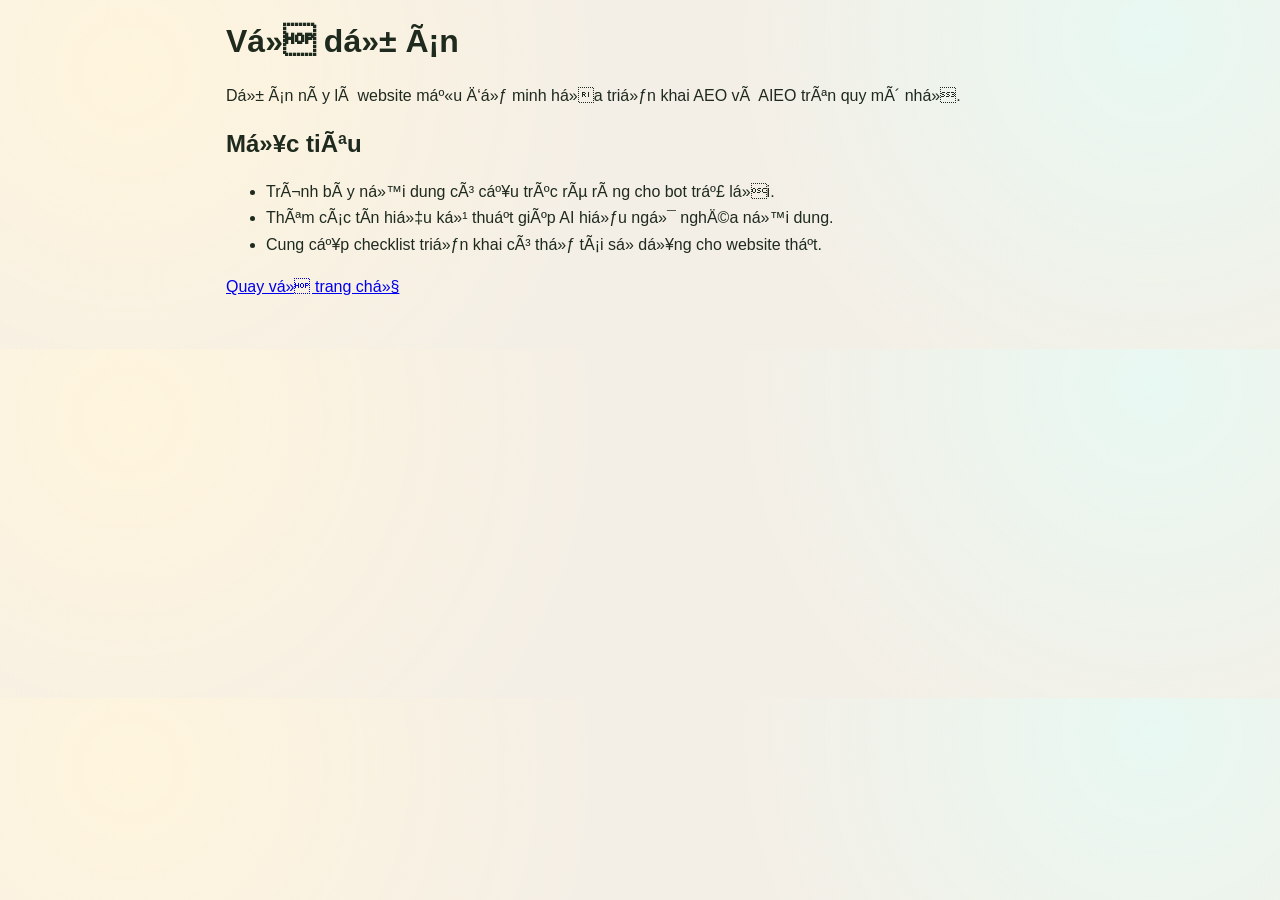
==== about.html @ 810bc328 "Add files via upload" ====
<!doctype html>
<html lang="vi">
<head>
  <meta charset="UTF-8" />
  <meta name="viewport" content="width=device-width, initial-scale=1.0" />
  <title>Vá» Dá»± Ãn | AEO AIEO Demo</title>
  <meta name="description" content="ThÃ´ng tin vá» dá»± Ã¡n demo AEO/AIEO vÃ  pháº¡m vi ná»™i dung." />
  <link rel="canonical" href="https://tranquoctoan.github.io/aeo-aieo-demo/about.html" />
  <link rel="stylesheet" href="./styles.css" />
</head>
<body>
  <main class="content">
    <h1>Vá» dá»± Ã¡n</h1>
    <p>Dá»± Ã¡n nÃ y lÃ  website máº«u Ä‘á»ƒ minh há»a triá»ƒn khai AEO vÃ  AIEO trÃªn quy mÃ´ nhá».</p>
    <h2>Má»¥c tiÃªu</h2>
    <ul>
      <li>TrÃ¬nh bÃ y ná»™i dung cÃ³ cáº¥u trÃºc rÃµ rÃ ng cho bot tráº£ lá»i.</li>
      <li>ThÃªm cÃ¡c tÃ­n hiá»‡u ká»¹ thuáº­t giÃºp AI hiá»ƒu ngá»¯ nghÄ©a ná»™i dung.</li>
      <li>Cung cáº¥p checklist triá»ƒn khai cÃ³ thá»ƒ tÃ¡i sá»­ dá»¥ng cho website tháº­t.</li>
    </ul>
    <p><a href="./index.html">Quay vá» trang chá»§</a></p>
  </main>
</body>
</html>
---- styles.css ----
:root {
  --bg: #f4efe6;
  --ink: #1f2a1f;
  --accent: #0b3d2e;
  --accent-2: #f5a623;
  --card: #fffdf8;
}

* {
  box-sizing: border-box;
}

body {
  margin: 0;
  font-family: "Segoe UI", Tahoma, Geneva, Verdana, sans-serif;
  color: var(--ink);
  background:
    radial-gradient(circle at 10% 20%, #fff5dd 0%, transparent 40%),
    radial-gradient(circle at 90% 10%, #e8f8f2 0%, transparent 35%),
    var(--bg);
  line-height: 1.65;
}

.hero {
  padding: 1.2rem 1rem 2rem;
}

.nav {
  display: flex;
  gap: 1rem;
  justify-content: center;
  flex-wrap: wrap;
}

.nav a {
  color: var(--accent);
  text-decoration: none;
  font-weight: 700;
}

.hero-inner {
  max-width: 860px;
  margin: 2rem auto 0;
  background: var(--card);
  border: 1px solid #e6dccb;
  border-radius: 16px;
  padding: 1.5rem;
}

.eyebrow {
  margin: 0;
  letter-spacing: .08em;
  text-transform: uppercase;
  color: #456;
  font-weight: 600;
}

h1, h2, h3 {
  line-height: 1.25;
}

.lead {
  font-size: 1.05rem;
}

.cta {
  display: inline-block;
  margin-top: .8rem;
  background: var(--accent);
  color: white;
  padding: .65rem 1rem;
  border-radius: 10px;
  text-decoration: none;
}

.content {
  max-width: 860px;
  margin: 0 auto;
  padding: 0 1rem 2rem;
}

section {
  background: var(--card);
  border: 1px solid #e6dccb;
  border-radius: 16px;
  padding: 1rem 1.2rem;
  margin-bottom: 1rem;
}

.footer {
  max-width: 860px;
  margin: 0 auto 2rem;
  padding: 0 1rem;
}

@media (max-width: 720px) {
  .hero-inner {
    padding: 1rem;
  }

  section {
    padding: .9rem 1rem;
  }
}
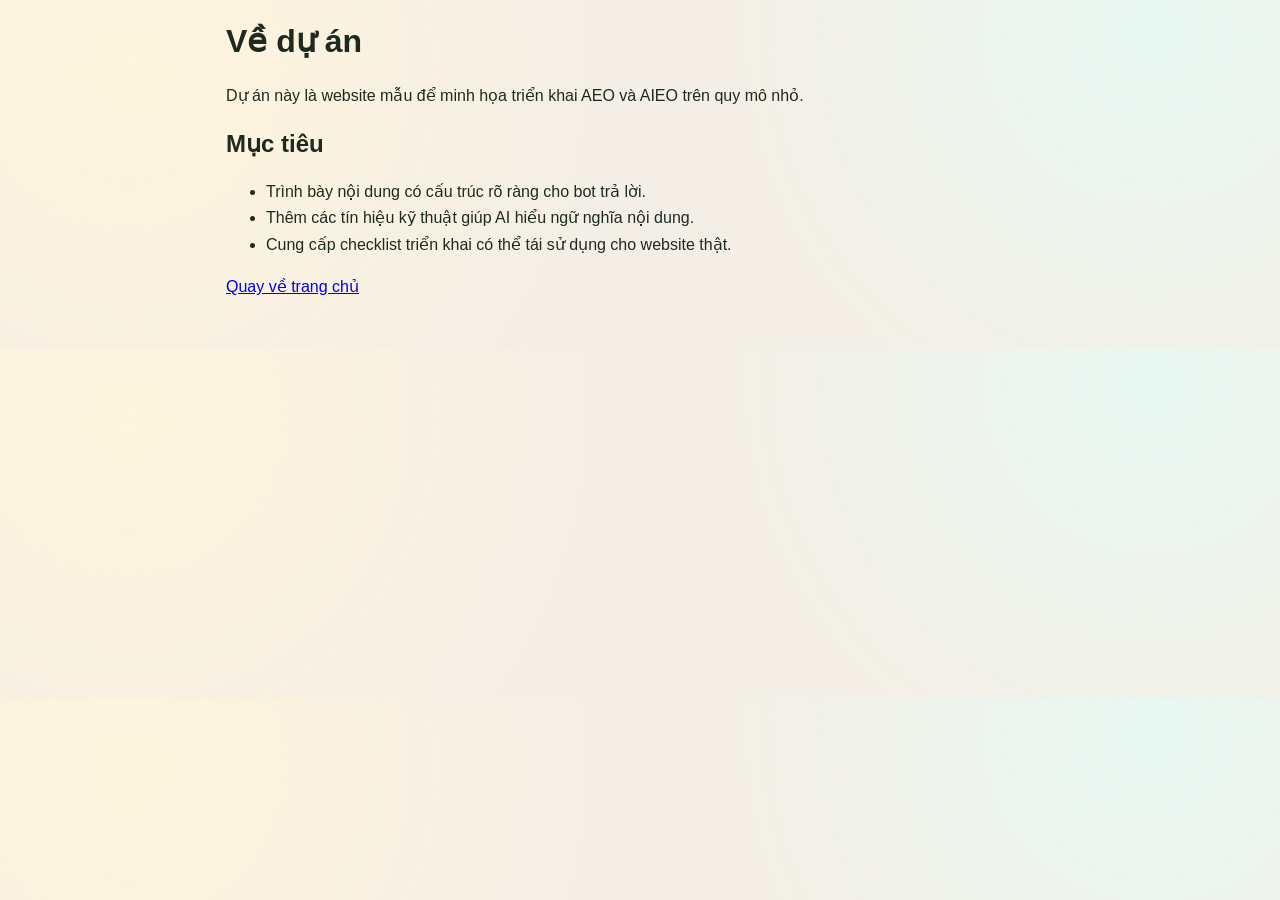
==== commit 33a29bde: "Add files via upload" ====
--- a/about.html
+++ b/about.html
@@ -3,22 +3,22 @@
 <head>
   <meta charset="UTF-8" />
   <meta name="viewport" content="width=device-width, initial-scale=1.0" />
-  <title>Vá» Dá»± Ãn | AEO AIEO Demo</title>
-  <meta name="description" content="ThÃ´ng tin vá» dá»± Ã¡n demo AEO/AIEO vÃ  pháº¡m vi ná»™i dung." />
-  <link rel="canonical" href="https://tranquoctoan.github.io/aeo-aieo-demo/about.html" />
+  <title>Về Dự Án | AEO AIEO Demo</title>
+  <meta name="description" content="Thông tin về dự án demo AEO/AIEO và phạm vi nội dung." />
+  <link rel="canonical" href="https://trqutonn-jpg.github.io/aeo-aieo-demo/about.html" />
   <link rel="stylesheet" href="./styles.css" />
 </head>
 <body>
   <main class="content">
-    <h1>Vá» dá»± Ã¡n</h1>
-    <p>Dá»± Ã¡n nÃ y lÃ  website máº«u Ä‘á»ƒ minh há»a triá»ƒn khai AEO vÃ  AIEO trÃªn quy mÃ´ nhá».</p>
-    <h2>Má»¥c tiÃªu</h2>
+    <h1>Về dự án</h1>
+    <p>Dự án này là website mẫu để minh họa triển khai AEO và AIEO trên quy mô nhỏ.</p>
+    <h2>Mục tiêu</h2>
     <ul>
-      <li>TrÃ¬nh bÃ y ná»™i dung cÃ³ cáº¥u trÃºc rÃµ rÃ ng cho bot tráº£ lá»i.</li>
-      <li>ThÃªm cÃ¡c tÃ­n hiá»‡u ká»¹ thuáº­t giÃºp AI hiá»ƒu ngá»¯ nghÄ©a ná»™i dung.</li>
-      <li>Cung cáº¥p checklist triá»ƒn khai cÃ³ thá»ƒ tÃ¡i sá»­ dá»¥ng cho website tháº­t.</li>
+      <li>Trình bày nội dung có cấu trúc rõ ràng cho bot trả lời.</li>
+      <li>Thêm các tín hiệu kỹ thuật giúp AI hiểu ngữ nghĩa nội dung.</li>
+      <li>Cung cấp checklist triển khai có thể tái sử dụng cho website thật.</li>
     </ul>
-    <p><a href="./index.html">Quay vá» trang chá»§</a></p>
+    <p><a href="./index.html">Quay về trang chủ</a></p>
   </main>
 </body>
 </html>
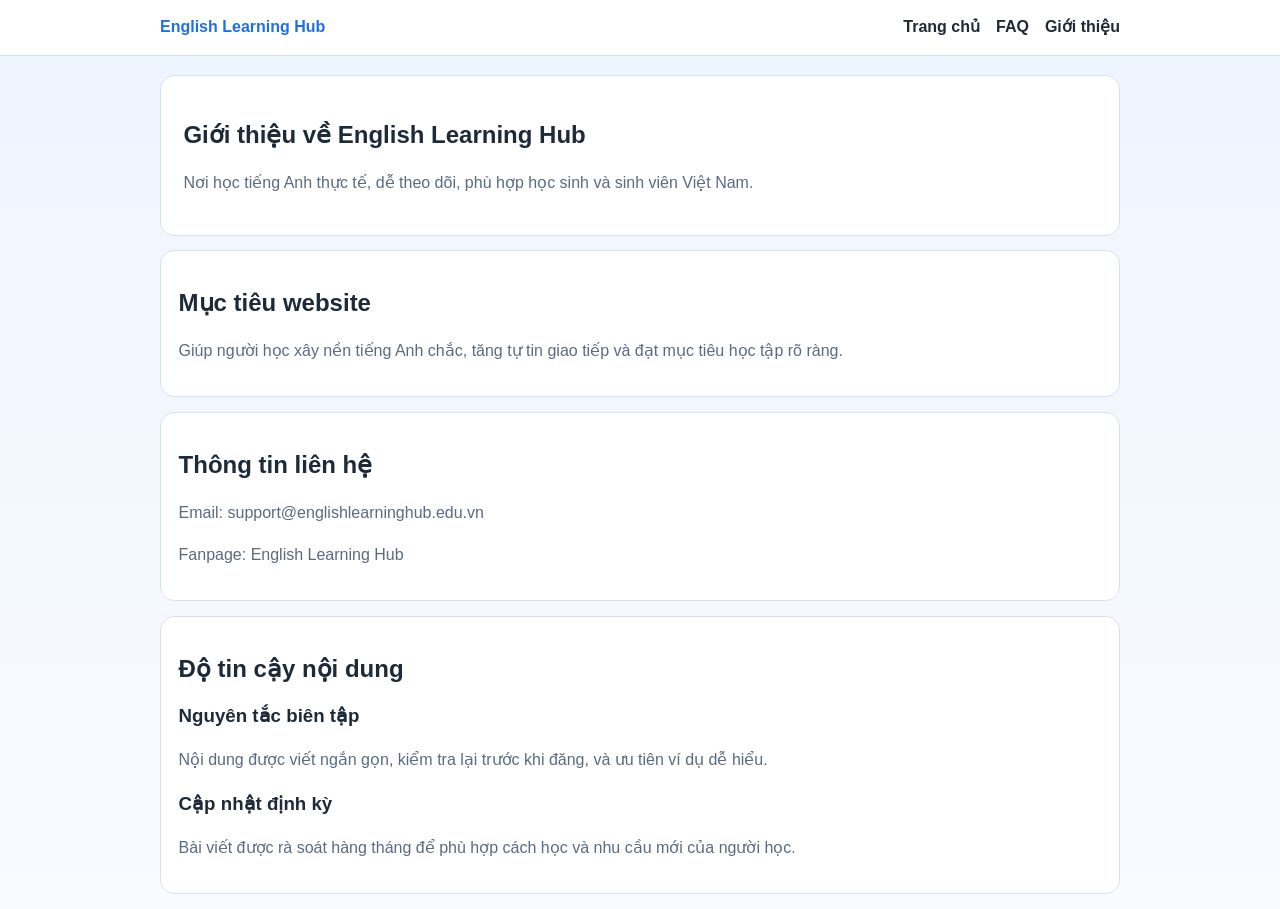
==== commit 0b6a92bb: "Add files via upload" ====
--- a/about.html
+++ b/about.html
@@ -3,22 +3,61 @@
 <head>
   <meta charset="UTF-8" />
   <meta name="viewport" content="width=device-width, initial-scale=1.0" />
-  <title>Về Dự Án | AEO AIEO Demo</title>
-  <meta name="description" content="Thông tin về dự án demo AEO/AIEO và phạm vi nội dung." />
+  <title>Giới thiệu | English Learning Hub</title>
+  <meta name="description" content="Tìm hiểu mục tiêu, thông tin liên hệ và độ tin cậy nội dung của English Learning Hub." />
   <link rel="canonical" href="https://trqutonn-jpg.github.io/aeo-aieo-demo/about.html" />
-  <link rel="stylesheet" href="./styles.css" />
+  <link rel="stylesheet" href="./style.css" />
+  <script type="application/ld+json">
+  {
+    "@context": "https://schema.org",
+    "@type": "Organization",
+    "name": "English Learning Hub",
+    "url": "https://trqutonn-jpg.github.io/aeo-aieo-demo/",
+    "description": "Website chia sẻ kiến thức học tiếng Anh rõ nghĩa cho học sinh, sinh viên.",
+    "contactPoint": {
+      "@type": "ContactPoint",
+      "contactType": "customer support",
+      "email": "support@englishlearninghub.edu.vn"
+    }
+  }
+  </script>
 </head>
 <body>
-  <main class="content">
-    <h1>Về dự án</h1>
-    <p>Dự án này là website mẫu để minh họa triển khai AEO và AIEO trên quy mô nhỏ.</p>
-    <h2>Mục tiêu</h2>
-    <ul>
-      <li>Trình bày nội dung có cấu trúc rõ ràng cho bot trả lời.</li>
-      <li>Thêm các tín hiệu kỹ thuật giúp AI hiểu ngữ nghĩa nội dung.</li>
-      <li>Cung cấp checklist triển khai có thể tái sử dụng cho website thật.</li>
-    </ul>
-    <p><a href="./index.html">Quay về trang chủ</a></p>
+  <header class="site-header">
+    <div class="container nav-wrap">
+      <a class="logo" href="./index.html">English Learning Hub</a>
+      <nav class="menu">
+        <a href="./index.html">Trang chủ</a>
+        <a href="./faq.html">FAQ</a>
+        <a href="./about.html">Giới thiệu</a>
+      </nav>
+    </div>
+  </header>
+
+  <main class="container">
+    <section class="hero">
+      <h1>Giới thiệu về English Learning Hub</h1>
+      <p>Nơi học tiếng Anh thực tế, dễ theo dõi, phù hợp học sinh và sinh viên Việt Nam.</p>
+    </section>
+
+    <section class="card">
+      <h2>Mục tiêu website</h2>
+      <p>Giúp người học xây nền tiếng Anh chắc, tăng tự tin giao tiếp và đạt mục tiêu học tập rõ ràng.</p>
+    </section>
+
+    <section class="card">
+      <h2>Thông tin liên hệ</h2>
+      <p>Email: support@englishlearninghub.edu.vn</p>
+      <p>Fanpage: English Learning Hub</p>
+    </section>
+
+    <section class="card">
+      <h2>Độ tin cậy nội dung</h2>
+      <h3>Nguyên tắc biên tập</h3>
+      <p>Nội dung được viết ngắn gọn, kiểm tra lại trước khi đăng, và ưu tiên ví dụ dễ hiểu.</p>
+      <h3>Cập nhật định kỳ</h3>
+      <p>Bài viết được rà soát hàng tháng để phù hợp cách học và nhu cầu mới của người học.</p>
+    </section>
   </main>
 </body>
 </html>
--- a/style.css
+++ b/style.css
@@ -0,0 +1,110 @@
+:root {
+  --bg: #f4f8ff;
+  --surface: #ffffff;
+  --text: #1d2a3a;
+  --muted: #5a6b80;
+  --primary: #1f6feb;
+  --border: #d7e2f1;
+}
+
+* {
+  box-sizing: border-box;
+}
+
+body {
+  margin: 0;
+  font-family: "Segoe UI", Tahoma, Arial, sans-serif;
+  color: var(--text);
+  background: linear-gradient(180deg, #eef4ff 0%, #f8fbff 100%);
+  line-height: 1.65;
+}
+
+.container {
+  width: min(960px, 92%);
+  margin: 0 auto;
+}
+
+.site-header {
+  background: var(--surface);
+  border-bottom: 1px solid var(--border);
+  position: sticky;
+  top: 0;
+}
+
+.nav-wrap {
+  display: flex;
+  justify-content: space-between;
+  align-items: center;
+  gap: 1rem;
+  padding: 0.9rem 0;
+}
+
+.logo {
+  color: var(--primary);
+  text-decoration: none;
+  font-weight: 700;
+}
+
+.menu {
+  display: flex;
+  gap: 1rem;
+}
+
+.menu a {
+  text-decoration: none;
+  color: var(--text);
+  font-weight: 600;
+}
+
+.menu a:hover {
+  color: var(--primary);
+}
+
+.hero {
+  background: var(--surface);
+  border: 1px solid var(--border);
+  border-radius: 14px;
+  padding: 1.4rem;
+  margin-top: 1.2rem;
+}
+
+.card {
+  background: var(--surface);
+  border: 1px solid var(--border);
+  border-radius: 14px;
+  padding: 1rem 1.1rem;
+  margin: 0.9rem 0;
+}
+
+h1, h2, h3 {
+  line-height: 1.3;
+}
+
+p {
+  color: var(--muted);
+}
+
+.btn {
+  border: 0;
+  background: var(--primary);
+  color: #fff;
+  padding: 0.55rem 0.9rem;
+  border-radius: 10px;
+  cursor: pointer;
+}
+
+.btn:hover {
+  filter: brightness(0.95);
+}
+
+.site-footer {
+  margin: 1.5rem 0;
+  text-align: center;
+}
+
+@media (max-width: 720px) {
+  .nav-wrap {
+    flex-direction: column;
+    align-items: flex-start;
+  }
+}
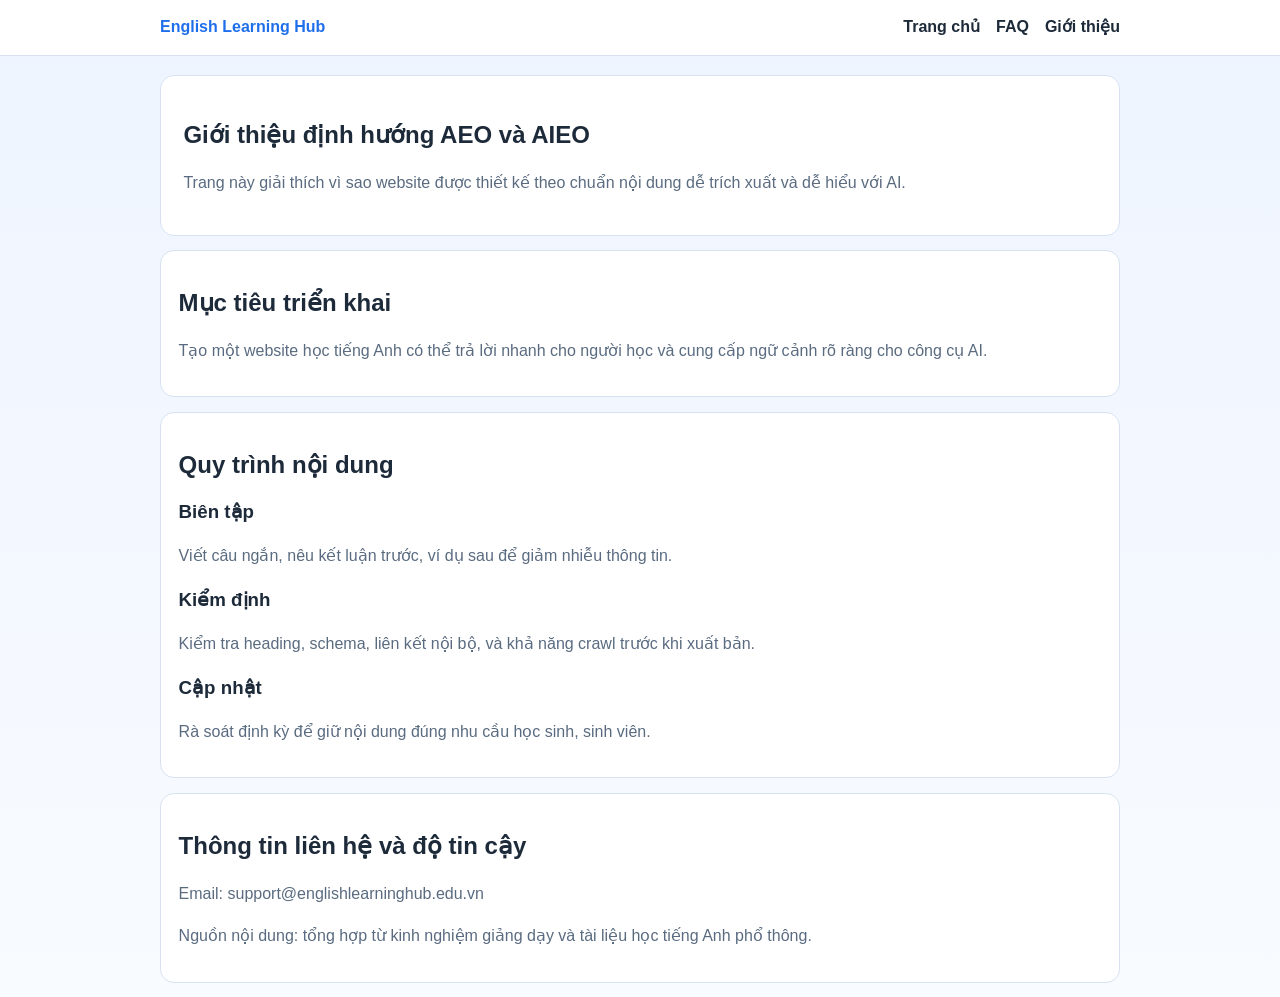
==== commit 43464ab6: "Add files via upload" ====
--- a/about.html
+++ b/about.html
@@ -3,8 +3,8 @@
 <head>
   <meta charset="UTF-8" />
   <meta name="viewport" content="width=device-width, initial-scale=1.0" />
-  <title>Giới thiệu | English Learning Hub</title>
-  <meta name="description" content="Tìm hiểu mục tiêu, thông tin liên hệ và độ tin cậy nội dung của English Learning Hub." />
+  <title>Giới thiệu triển khai | English Learning Hub</title>
+  <meta name="description" content="Mục tiêu, quy trình triển khai và thông tin liên hệ của English Learning Hub theo định hướng AEO/AIEO." />
   <link rel="canonical" href="https://trqutonn-jpg.github.io/aeo-aieo-demo/about.html" />
   <link rel="stylesheet" href="./style.css" />
   <script type="application/ld+json">
@@ -13,7 +13,7 @@
     "@type": "Organization",
     "name": "English Learning Hub",
     "url": "https://trqutonn-jpg.github.io/aeo-aieo-demo/",
-    "description": "Website chia sẻ kiến thức học tiếng Anh rõ nghĩa cho học sinh, sinh viên.",
+    "description": "Đội ngũ xây dựng website học tiếng Anh theo nguyên tắc AEO và AIEO.",
     "contactPoint": {
       "@type": "ContactPoint",
       "contactType": "customer support",
@@ -36,27 +36,29 @@
 
   <main class="container">
     <section class="hero">
-      <h1>Giới thiệu về English Learning Hub</h1>
-      <p>Nơi học tiếng Anh thực tế, dễ theo dõi, phù hợp học sinh và sinh viên Việt Nam.</p>
+      <h1>Giới thiệu định hướng AEO và AIEO</h1>
+      <p>Trang này giải thích vì sao website được thiết kế theo chuẩn nội dung dễ trích xuất và dễ hiểu với AI.</p>
     </section>
 
     <section class="card">
-      <h2>Mục tiêu website</h2>
-      <p>Giúp người học xây nền tiếng Anh chắc, tăng tự tin giao tiếp và đạt mục tiêu học tập rõ ràng.</p>
+      <h2>Mục tiêu triển khai</h2>
+      <p>Tạo một website học tiếng Anh có thể trả lời nhanh cho người học và cung cấp ngữ cảnh rõ ràng cho công cụ AI.</p>
     </section>
 
     <section class="card">
-      <h2>Thông tin liên hệ</h2>
-      <p>Email: support@englishlearninghub.edu.vn</p>
-      <p>Fanpage: English Learning Hub</p>
+      <h2>Quy trình nội dung</h2>
+      <h3>Biên tập</h3>
+      <p>Viết câu ngắn, nêu kết luận trước, ví dụ sau để giảm nhiễu thông tin.</p>
+      <h3>Kiểm định</h3>
+      <p>Kiểm tra heading, schema, liên kết nội bộ, và khả năng crawl trước khi xuất bản.</p>
+      <h3>Cập nhật</h3>
+      <p>Rà soát định kỳ để giữ nội dung đúng nhu cầu học sinh, sinh viên.</p>
     </section>
 
     <section class="card">
-      <h2>Độ tin cậy nội dung</h2>
-      <h3>Nguyên tắc biên tập</h3>
-      <p>Nội dung được viết ngắn gọn, kiểm tra lại trước khi đăng, và ưu tiên ví dụ dễ hiểu.</p>
-      <h3>Cập nhật định kỳ</h3>
-      <p>Bài viết được rà soát hàng tháng để phù hợp cách học và nhu cầu mới của người học.</p>
+      <h2>Thông tin liên hệ và độ tin cậy</h2>
+      <p>Email: support@englishlearninghub.edu.vn</p>
+      <p>Nguồn nội dung: tổng hợp từ kinh nghiệm giảng dạy và tài liệu học tiếng Anh phổ thông.</p>
     </section>
   </main>
 </body>
--- a/style.css
+++ b/style.css
@@ -97,6 +97,36 @@
   filter: brightness(0.95);
 }
 
+.faq-tools label {
+  display: block;
+  font-weight: 600;
+  margin-bottom: 0.4rem;
+}
+
+.faq-tools input {
+  width: 100%;
+  padding: 0.65rem;
+  border: 1px solid var(--border);
+  border-radius: 10px;
+  margin-bottom: 0.7rem;
+}
+
+.faq-q {
+  width: 100%;
+  text-align: left;
+  background: transparent;
+  border: 0;
+  font-size: 1.25rem;
+  font-weight: 700;
+  color: var(--text);
+  padding: 0;
+  cursor: pointer;
+}
+
+.faq-a {
+  margin-top: 0.8rem;
+}
+
 .site-footer {
   margin: 1.5rem 0;
   text-align: center;
